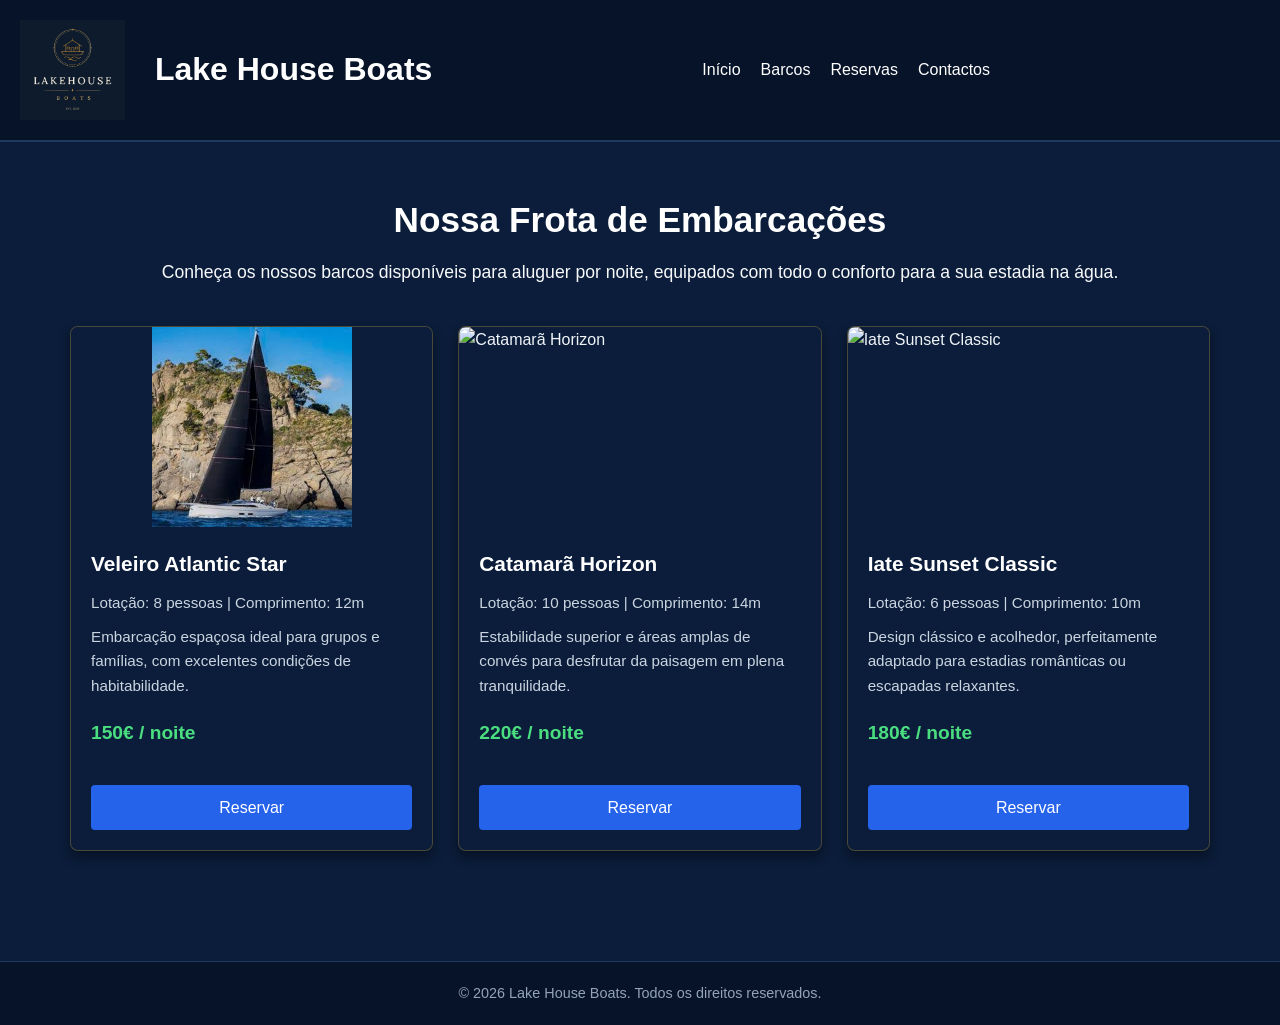
==== barcos.html @ 2c740846 "Atualização do projeto Lake House Boats" ====
<!DOCTYPE html>
<html lang="pt">
<head>
    <meta charset="UTF-8">
    <meta name="viewport" content="width=device-width, initial-scale=1.0">
    <title>Lake House Boats - Nossos Barcos</title>
    <link rel="stylesheet" href="css/style.css">
</head>
<body>
    <header>
        <div class="logo-container">
            <img src="images/Logotipo-LakeHouseBoats.png" alt="Logótipo Lake House Boats" class="site-logo">
            <h1>Lake House Boats</h1>
        </div>
        <nav>
            <ul>
                <li><a href="index.html">Início</a></li>
                <li><a href="barcos.html">Barcos</a></li>
                <li><a href="reservas.html">Reservas</a></li>
                <li><a href="contactos.html">Contactos</a></li>
            </ul>
        </nav>
    </header>

    <main>
        <section class="catalogo-sec">
    <h2>Nossa Frota de Embarcações</h2>
    <p class="subtitulo-destaque">Conheça os nossos barcos disponíveis para aluguer por noite, equipados com todo o conforto para a sua estadia na água.</p>
    
    <div class="grelha-barcos">
        <!-- Cartão 1: Veleiro -->
        <article class="card-barco">
            <div class="card-imagem">
                <img src="images/Veleiro_8_pessoas.jpg" alt="Veleiro Atlantic Star">
            </div>
            <div class="card-conteudo">
                <h3>Veleiro Atlantic Star</h3>
                <p>Lotação: 8 pessoas | Comprimento: 12m</p>
                <p class="descricao">Embarcação espaçosa ideal para grupos e famílias, com excelentes condições de habitabilidade.</p>
                <span class="preco">150€ / noite</span>
                <a href="reservas.html" class="btn-card">Reservar</a>
            </div>
        </article>

        <!-- Cartão 2: Catamarã -->
        <article class="card-barco">
            <div class="card-imagem">
                <img src="images/barco2.jpg" alt="Catamarã Horizon">
            </div>
            <div class="card-conteudo">
                <h3>Catamarã Horizon</h3>
                <p>Lotação: 10 pessoas | Comprimento: 14m</p>
                <p class="descricao">Estabilidade superior e áreas amplas de convés para desfrutar da paisagem em plena tranquilidade.</p>
                <span class="preco">220€ / noite</span>
                <a href="reservas.html" class="btn-card">Reservar</a>
            </div>
        </article>

        <!-- Cartão 3: Iate -->
        <article class="card-barco">
            <div class="card-imagem">
                <img src="images/barco3.jpg" alt="Iate Sunset Classic">
            </div>
            <div class="card-conteudo">
                <h3>Iate Sunset Classic</h3>
                <p>Lotação: 6 pessoas | Comprimento: 10m</p>
                <p class="descricao">Design clássico e acolhedor, perfeitamente adaptado para estadias românticas ou escapadas relaxantes.</p>
                <span class="preco">180€ / noite</span>
                <a href="reservas.html" class="btn-card">Reservar</a>
            </div>
        </article>
    </div>
</section>

    <footer>
        <p>&copy; 2026 Lake House Boats. Todos os direitos reservados.</p>
    </footer>
</body>
</html>
---- css/style.css ----
/* Configurações Globais */
* {
    margin: 0;
    padding: 0;
    box-sizing: border-box;
}

body {
    font-family: Arial, sans-serif;
    line-height: 1.6;
    color: #333;
    background-color: #f9f9f9;
}

/* Cabeçalho e Navegação */
header {
    background-color: #003366;
    color: #fff;
    padding: 1rem 2rem;
}

nav {
    display: flex;
    justify-content: space-between;
    align-items: center;
    max-width: 1200px;
    margin: 0 auto;
}

nav .logo h1 {
    font-size: 1.5rem;
    letter-spacing: 1px;
}

nav ul {
    list-style: none;
    display: flex;
    gap: 1.5rem;
}

nav ul li a {
    color: #fff;
    text-decoration: none;
    font-weight: bold;
    transition: color 0.3s ease;
}

nav ul li a:hover {
    color: #4da6ff;
}

/* Secção Principal / Hero */
.hero {
    background-image: linear-gradient(rgba(0, 0, 0, 0.5), rgba(0, 0, 0, 0.5)), url('../images/Fundo-grande.jpg');
    background-size: cover;
    background-position: center;
    background-repeat: no-repeat;
    color: #ffffff;
    padding: 80px 20px;
    text-align: center;
}

.hero h2 {
    font-size: 2.5rem;
    margin-bottom: 1rem;
}

.hero p {
    font-size: 1.2rem;
    margin-bottom: 2rem;
}

.btn {
    display: inline-block;
    background-color: #ff9900;
    color: #fff;
    padding: 0.75rem 1.5rem;
    text-decoration: none;
    font-weight: bold;
    border-radius: 4px;
    transition: background-color 0.3s ease;
}

.btn:hover {
    background-color: #e68a00;
}

/* Secção de Destaques */
.destaques {
    max-width: 1200px;
    margin: 3rem auto;
    padding: 0 2rem;
}

.destaques h3 {
    font-size: 1.8rem;
    margin-bottom: 1.5rem;
    color: #003366;
}

/* Rodapé */
footer {
    background-color: #222;
    color: #aaa;
    text-align: center;
    padding: 1.5rem 0;
    margin-top: 3rem;
    font-size: 0.9rem;
}
/* Grelha de Barcos */
.grid-barcos {
    display: grid;
    grid-template-columns: repeat(auto-fit, minmax(280px, 1fr));
    gap: 2rem;
}

.card-barco {
    background-color: #ffffff;
    border-radius: 8px;
    box-shadow: 0 4px 6px rgba(0, 0, 0, 0.1);
    overflow: hidden;
}

.card-barco:hover {
    transform: none;
    box-shadow: 0 4px 6px rgba(0, 0, 0, 0.1);
}
.card-barco img {
    width: 100%;
    height: 200px;
    object-fit: cover;
    /* Garantir que a imagem também não sofre zoom/animação */
    transform: none;
}
.card-barco img:hover {
    transform: none;
}

.card-conteudo {
    padding: 1.5rem;
}

.card-conteudo h4 {
    color: #003366;
    margin-bottom: 0.5rem;
}

.card-conteudo p {
    font-size: 0.9rem;
    color: #666;
    margin-bottom: 1rem;
}

.preco {
    display: block;
    font-size: 1.2rem;
    font-weight: bold;
    color: #003366;
    margin-bottom: 1rem;
}

.btn-card {
    display: block;
    text-align: center;
    background-color: #003366;
    color: #fff;
    padding: 0.5rem;
    text-decoration: none;
    border-radius: 4px;
    transition: background-color 0.3s ease;
}

.btn-card:hover {
    background-color: #4da6ff;
}
.logo-container {
    display: flex;
    align-items: center;
    gap: 30px;
}

.site-logo {
    height: 100px;
    width: auto;
}
/* Estilos da Página de Barcos / Catálogo */
.catalogo-sec {
    padding: 40px 20px;
    text-align: center;
    max-width: 1200px;
    margin: 0 auto;
}

.catalogo-sec h2 {
    font-size: 2.2rem;
    margin-bottom: 10px;
    color: #333333;
}

.catalogo-sec p {
    font-size: 1.1rem;
    margin-bottom: 30px;
    color: #666666;
}

/* Grelha de barcos (3 colunas lado a lado) */
.grelha-barcos {
    display: grid;
    grid-template-columns: repeat(3, 1fr);
    gap: 25px;
    padding: 10px;
    max-width: 1200px;
    margin: 0 auto;
}

@media (max-width: 900px) {
    .grelha-barcos {
        grid-template-columns: 1fr;
    }
}

/* Formato original do cartão com fundo escuro */
.card-barco {
    background-color: #0b1d3a; /* Fundo azul escuro original */
    border: 1px solid rgba(212, 175, 55, 0.3); /* Sutil contorno dourado opcional */
    border-radius: 8px;
    box-shadow: 0 6px 12px rgba(0, 0, 0, 0.4);
    overflow: hidden;
    text-align: left;
    display: flex;
    flex-direction: column;
}

/* Contentor fixo para a imagem ocupar exatamente o espaço superior */
.card-imagem {
    width: 100%;
    height: 200px;
    overflow: hidden;
    background-color: #000;
}

/* A imagem ajusta-se preenchendo o espaço uniformemente sem distorcer */
.card-imagem img {
    width: 100%;
    height: 100%;
    object-fit: cover;
    object-position: center;
    display: block;
}

/* Conteúdo interno do cartão com texto claro legível */
.card-conteudo {
    padding: 20px;
    display: flex;
    flex-direction: column;
    gap: 10px;
    flex-grow: 1;
}

.card-conteudo h3 {
    font-size: 1.3rem;
    color: #ffffff;
    margin: 0;
}

.card-conteudo p {
    color: #cbd5e1; /* Texto claro para fundo escuro */
    font-size: 0.95rem;
    margin: 0;
}

.card-conteudo .descricao {
    flex-grow: 1;
}

.preco {
    font-weight: bold;
    font-size: 1.2rem;
    color: #4ade80; /* Preço destacado em verde legível */
    margin-top: 10px;
}

.btn-card {
    display: inline-block;
    background-color: #2563eb;
    color: #ffffff;
    padding: 10px;
    text-align: center;
    text-decoration: none;
    border-radius: 4px;
    margin-top: 10px;
    transition: background-color 0.2s ease;
}

.btn-card:hover {
    background-color: #1d4ed8;
}
.subtitulo-destaque {
    color: #f8fafc !important; 
    font-weight: 500;
    font-size: 1.15rem;
    margin-bottom: 40px;
}
body {
    background-color: #0b1d3a;
    color: #f0f4f8;
    font-family: Arial, sans-serif;
    margin: 0;
    padding: 0;
}


header {
    background-color: #071328;
    color: #ffffff;
    padding: 20px;
    display: flex;
    justify-content: space-between;
    align-items: center;
    border-bottom: 2px solid #1e3a60;
}

header nav ul {
    list-style: none;
    display: flex;
    gap: 20px;
    margin: 0;
    padding: 0;
}

header nav ul li a {
    color: #ffffff;
    text-decoration: none;
    font-weight: 500;
}

header nav ul li a:hover {
    color: #4ade80;
}

.catalogo-sec {
    padding: 50px 20px;
    text-align: center;
    max-width: 1200px;
    margin: 0 auto;
}

.catalogo-sec h2 {
    font-size: 2.2rem;
    margin-bottom: 10px;
    color: #ffffff;
}

.subtitulo-destaque {
    color: #93c5fd;
    font-weight: 500;
    font-size: 1.15rem;
    margin-bottom: 40px;
}


/* Rodapé */
footer {
    background-color: #071328;
    color: #94a3b8;
    text-align: center;
    padding: 20px;
    margin-top: 50px;
    border-top: 1px solid #1e3a60;
}
.card-imagem {
    width: 100%;
    height: 200px;
    overflow: hidden;
    background-color: #0b1d3a; /* Fundo escuro a condizer com o cartão */
    display: flex;
    justify-content: center;
    align-items: center;
}

.card-imagem img {
    width: 100%;
    height: 100%;
    object-fit: contain; /* Mostra a imagem inteira sem cortes */
    display: block;
}
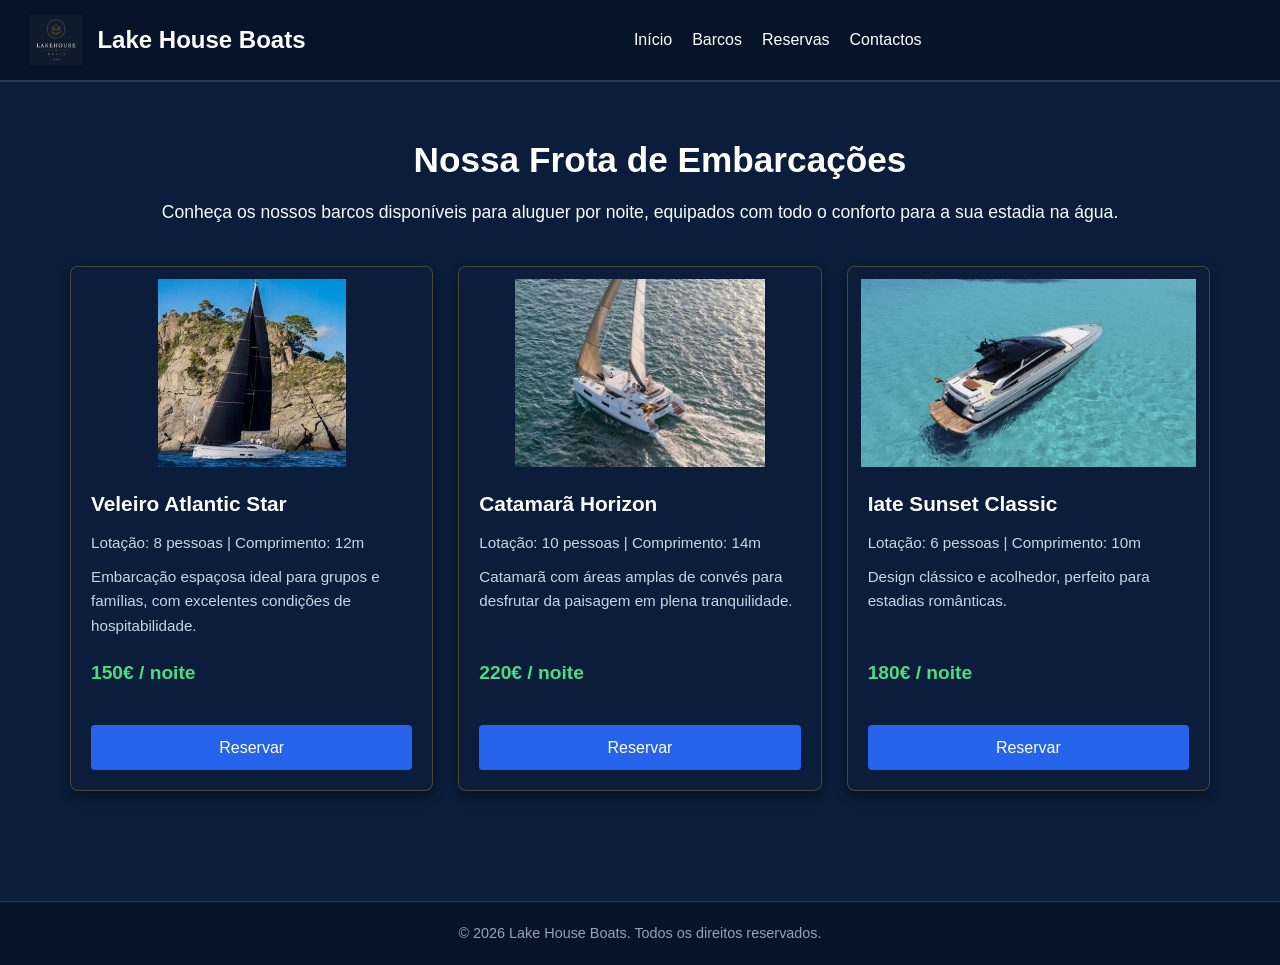
==== commit 1f36a07d: "Atualizacao do projeto Lake House Boats" ====
--- a/barcos.html
+++ b/barcos.html
@@ -36,39 +36,40 @@
             <div class="card-conteudo">
                 <h3>Veleiro Atlantic Star</h3>
                 <p>Lotação: 8 pessoas | Comprimento: 12m</p>
-                <p class="descricao">Embarcação espaçosa ideal para grupos e famílias, com excelentes condições de habitabilidade.</p>
+                <p class="descricao">Embarcação espaçosa ideal para grupos e famílias, com excelentes condições de hospitabilidade.</p>
                 <span class="preco">150€ / noite</span>
                 <a href="reservas.html" class="btn-card">Reservar</a>
             </div>
         </article>
 
+        
         <!-- Cartão 2: Catamarã -->
-        <article class="card-barco">
-            <div class="card-imagem">
-                <img src="images/barco2.jpg" alt="Catamarã Horizon">
-            </div>
-            <div class="card-conteudo">
-                <h3>Catamarã Horizon</h3>
-                <p>Lotação: 10 pessoas | Comprimento: 14m</p>
-                <p class="descricao">Estabilidade superior e áreas amplas de convés para desfrutar da paisagem em plena tranquilidade.</p>
-                <span class="preco">220€ / noite</span>
-                <a href="reservas.html" class="btn-card">Reservar</a>
-            </div>
-        </article>
+<article class="card-barco">
+    <div class="card-imagem">
+        <img src="images/Catamara.jpg" alt="Catamarã Horizon">
+    </div>
+    <div class="card-conteudo">
+        <h3>Catamarã Horizon</h3>
+        <p>Lotação: 10 pessoas | Comprimento: 14m</p>
+        <p class="descricao">Catamarã com áreas amplas de convés para desfrutar da paisagem em plena tranquilidade.</p>
+        <span class="preco">220€ / noite</span>
+        <a href="reservas.html" class="btn-card">Reservar</a>
+    </div>
+</article>
 
         <!-- Cartão 3: Iate -->
-        <article class="card-barco">
-            <div class="card-imagem">
-                <img src="images/barco3.jpg" alt="Iate Sunset Classic">
-            </div>
-            <div class="card-conteudo">
-                <h3>Iate Sunset Classic</h3>
-                <p>Lotação: 6 pessoas | Comprimento: 10m</p>
-                <p class="descricao">Design clássico e acolhedor, perfeitamente adaptado para estadias românticas ou escapadas relaxantes.</p>
-                <span class="preco">180€ / noite</span>
-                <a href="reservas.html" class="btn-card">Reservar</a>
-            </div>
-        </article>
+<article class="card-barco">
+    <div class="card-imagem">
+        <img src="images/iate.jpg" alt="Iate Sunset Classic">
+    </div>
+    <div class="card-conteudo">
+        <h3>Iate Sunset Classic</h3>
+        <p>Lotação: 6 pessoas | Comprimento: 10m</p>
+        <p class="descricao">Design clássico e acolhedor, perfeito para estadias românticas.</p>
+        <span class="preco">180€ / noite</span>
+        <a href="reservas.html" class="btn-card">Reservar</a>
+    </div>
+</article>
     </div>
 </section>
 
--- a/css/style.css
+++ b/css/style.css
@@ -125,12 +125,15 @@
     transform: none;
     box-shadow: 0 4px 6px rgba(0, 0, 0, 0.1);
 }
-.card-barco img {
+.card-imagem {
     width: 100%;
     height: 200px;
-    object-fit: cover;
-    /* Garantir que a imagem também não sofre zoom/animação */
-    transform: none;
+    overflow: hidden;
+    background-color: #0b1d3a;
+    display: flex;
+    justify-content: center;
+    align-items: center;
+    padding: 12px 12px 0 12px; /* Espaço em cima e nas laterais, colado ao texto em baixo */
 }
 .card-barco img:hover {
     transform: none;
@@ -383,4 +386,128 @@
     height: 100%;
     object-fit: contain; /* Mostra a imagem inteira sem cortes */
     display: block;
+}
+/* Estilos para a Página de Reservas */
+.reserva-sec 
+{
+    max-width: 600px;
+    width: 100%;
+    margin: 40px auto;
+    padding: 30px;
+    background-color: #0b1d3a;
+    border-radius: 8px;
+    box-shadow: 0 6px 12px rgba(0, 0, 0, 0.4);
+    color: #ffffff;
+    box-sizing: border-box;
+}
+
+.reserva-sec h2 {
+    text-align: center;
+    margin-bottom: 10px;
+    color: #ffffff;
+}
+
+.subtitulo-destaque {
+    text-align: center;
+    color: #cbd5e1;
+    margin-bottom: 25px;
+}
+
+.form-reserva {
+    display: flex;
+    flex-direction: column;
+    gap: 20px;
+}
+
+.form-grupo {
+    display: flex;
+    flex-direction: column;
+    gap: 8px;
+}
+
+.form-linha {
+    display: flex;
+    gap: 20px;
+}
+
+.form-linha .form-grupo {
+    flex: 1;
+}
+
+.form-reserva label {
+    font-weight: bold;
+    color: #cbd5e1;
+}
+
+.form-reserva input,
+.form-reserva select {
+    padding: 12px;
+    border-radius: 4px;
+    border: 1px solid #1e3a8a;
+    background-color: #020817;
+    color: #ffffff;
+    font-size: 1rem;
+}
+
+.form-reserva input:focus,
+.form-reserva select:focus {
+    outline: none;
+    border-color: #3b82f6;
+}
+
+.btn-enviar {
+    background-color: #2563eb;
+    color: #ffffff;
+    padding: 14px;
+    border: none;
+    border-radius: 4px;
+    font-size: 1.1rem;
+    font-weight: bold;
+    cursor: pointer;
+    transition: background-color 0.2s ease;
+    margin-top: 10px;
+}
+
+.btn-enviar:hover {
+    background-color: #1d4ed8;
+}
+
+@media (max-width: 600px) {
+    .form-linha {
+        flex-direction: column;
+        gap: 20px;
+    }
+}
+/* Estilos para o Logótipo no Cabeçalho */
+header {
+    display: flex;
+    justify-content: space-between;
+    align-items: center;
+    padding: 15px 30px;
+}
+
+.logo-container {
+    display: flex;
+    align-items: center;
+    gap: 15px;
+}
+
+.logo-container img {
+    height: 50px; /* Ajusta a altura da imagem para ficar proporcional */
+    width: auto;
+}
+
+.logo-container h1 {
+    font-size: 1.5rem;
+    color: #ffffff;
+    margin: 0;
+}
+.destaques h2, 
+.secao-destaques h2 {
+    margin-left: 40px; /* Ajusta para dar o espaçamento pretendido */
+    margin-bottom: 20px;
+}
+main section h2 {
+    margin-left: 40px;
+    margin-bottom: 25px;
 }
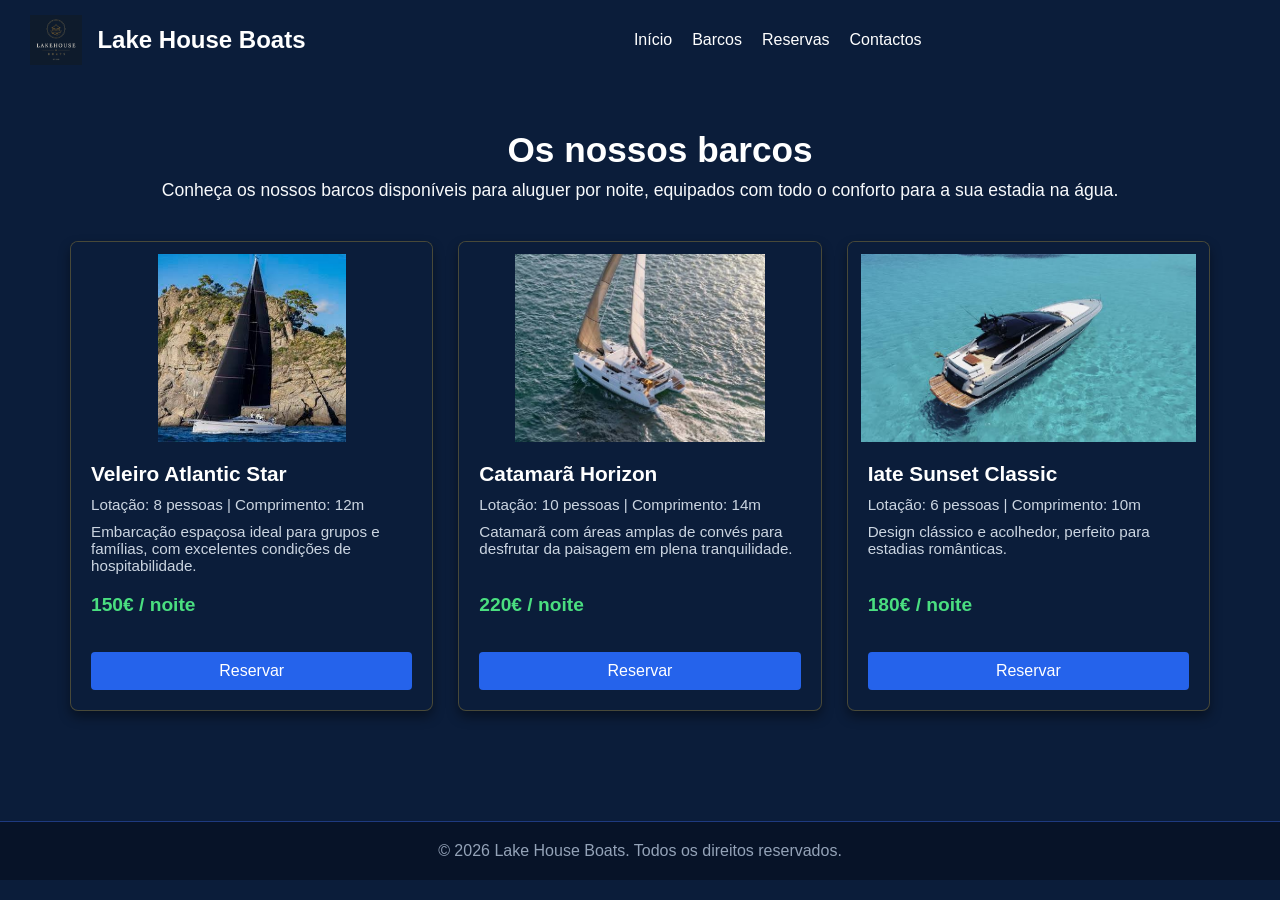
==== commit 186e2305: "Atualização da frase do menu barcos" ====
--- a/barcos.html
+++ b/barcos.html
@@ -24,7 +24,7 @@
 
     <main>
         <section class="catalogo-sec">
-    <h2>Nossa Frota de Embarcações</h2>
+    <h2>Os nossos barcos</h2>
     <p class="subtitulo-destaque">Conheça os nossos barcos disponíveis para aluguer por noite, equipados com todo o conforto para a sua estadia na água.</p>
     
     <div class="grelha-barcos">
--- a/css/style.css
+++ b/css/style.css
@@ -4,21 +4,13 @@
     padding: 0;
     box-sizing: border-box;
 }
-
-body {
-    font-family: Arial, sans-serif;
-    line-height: 1.6;
-    color: #333;
-    background-color: #f9f9f9;
-}
-
 /* Cabeçalho e Navegação */
 header {
-    background-color: #003366;
-    color: #fff;
-    padding: 1rem 2rem;
-}
-
+    display: flex;
+    justify-content: space-between;
+    align-items: center;
+    padding: 15px 30px;
+}
 nav {
     display: flex;
     justify-content: space-between;
@@ -46,12 +38,12 @@
 }
 
 nav ul li a:hover {
-    color: #4da6ff;
+    color: #00a0ff;
 }
 
 /* Secção Principal / Hero */
 .hero {
-    background-image: linear-gradient(rgba(0, 0, 0, 0.5), rgba(0, 0, 0, 0.5)), url('../images/Fundo-grande.jpg');
+    background-image: linear-gradient(rgba(0, 0, 0, 0.5), rgba(0, 0, 0, 0.5)), url('../images/fundo-grande.jpg');
     background-size: cover;
     background-position: center;
     background-repeat: no-repeat;
@@ -100,13 +92,14 @@
 
 /* Rodapé */
 footer {
-    background-color: #222;
-    color: #aaa;
-    text-align: center;
-    padding: 1.5rem 0;
-    margin-top: 3rem;
-    font-size: 0.9rem;
-}
+    background-color: #071328;
+    color: #94a3b8;
+    text-align: center;
+    padding: 20px;
+    margin-top: 50px;
+    border-top: 1px solid #1e3a80;
+}
+
 /* Grelha de Barcos */
 .grid-barcos {
     display: grid;
@@ -115,16 +108,20 @@
 }
 
 .card-barco {
-    background-color: #ffffff;
+    background-color: #0b1d3a; /* Fundo azul escuro original */
+    border: 1px solid rgba(212, 175, 55, 0.3); /* Sutil contorno dourado opcional */
     border-radius: 8px;
-    box-shadow: 0 4px 6px rgba(0, 0, 0, 0.1);
+    box-shadow: 0 6px 12px rgba(0, 0, 0, 0.4);
     overflow: hidden;
-}
-
+    text-align: left;
+    display: flex;
+    flex-direction: column;
+}
 .card-barco:hover {
     transform: none;
     box-shadow: 0 4px 6px rgba(0, 0, 0, 0.1);
 }
+
 .card-imagem {
     width: 100%;
     height: 200px;
@@ -135,6 +132,13 @@
     align-items: center;
     padding: 12px 12px 0 12px; /* Espaço em cima e nas laterais, colado ao texto em baixo */
 }
+.card-imagem img {
+    width: 100%;
+    height: 100%;
+    object-fit: contain; /* Mostra a imagem inteira sem cortes */
+    display: block;
+}
+
 .card-barco img:hover {
     transform: none;
 }
@@ -174,8 +178,9 @@
 }
 
 .btn-card:hover {
-    background-color: #4da6ff;
-}
+    background-color: #04daff;
+}
+
 .logo-container {
     display: flex;
     align-items: center;
@@ -186,9 +191,10 @@
     height: 100px;
     width: auto;
 }
+
 /* Estilos da Página de Barcos / Catálogo */
 .catalogo-sec {
-    padding: 40px 20px;
+    padding: 50px 20px;
     text-align: center;
     max-width: 1200px;
     margin: 0 auto;
@@ -197,7 +203,7 @@
 .catalogo-sec h2 {
     font-size: 2.2rem;
     margin-bottom: 10px;
-    color: #333333;
+    color: #ffffff;
 }
 
 .catalogo-sec p {
@@ -222,34 +228,6 @@
     }
 }
 
-/* Formato original do cartão com fundo escuro */
-.card-barco {
-    background-color: #0b1d3a; /* Fundo azul escuro original */
-    border: 1px solid rgba(212, 175, 55, 0.3); /* Sutil contorno dourado opcional */
-    border-radius: 8px;
-    box-shadow: 0 6px 12px rgba(0, 0, 0, 0.4);
-    overflow: hidden;
-    text-align: left;
-    display: flex;
-    flex-direction: column;
-}
-
-/* Contentor fixo para a imagem ocupar exatamente o espaço superior */
-.card-imagem {
-    width: 100%;
-    height: 200px;
-    overflow: hidden;
-    background-color: #000;
-}
-
-/* A imagem ajusta-se preenchendo o espaço uniformemente sem distorcer */
-.card-imagem img {
-    width: 100%;
-    height: 100%;
-    object-fit: cover;
-    object-position: center;
-    display: block;
-}
 
 /* Conteúdo interno do cartão com texto claro legível */
 .card-conteudo {
@@ -279,14 +257,14 @@
 .preco {
     font-weight: bold;
     font-size: 1.2rem;
-    color: #4ade80; /* Preço destacado em verde legível */
+    color: #4ade80; /* Preço dextacado em verde legível */
     margin-top: 10px;
 }
 
 .btn-card {
     display: inline-block;
     background-color: #2563eb;
-    color: #ffffff;
+    color: #fff;
     padding: 10px;
     text-align: center;
     text-decoration: none;
@@ -298,30 +276,22 @@
 .btn-card:hover {
     background-color: #1d4ed8;
 }
+
 .subtitulo-destaque {
-    color: #f8fafc !important; 
+    color: #f8fafc !important;
     font-weight: 500;
     font-size: 1.15rem;
     margin-bottom: 40px;
 }
+
 body {
     background-color: #0b1d3a;
-    color: #f0f4f8;
+    color: #f2f4f8;
     font-family: Arial, sans-serif;
     margin: 0;
     padding: 0;
 }
 
-
-header {
-    background-color: #071328;
-    color: #ffffff;
-    padding: 20px;
-    display: flex;
-    justify-content: space-between;
-    align-items: center;
-    border-bottom: 2px solid #1e3a60;
-}
 
 header nav ul {
     list-style: none;
@@ -341,55 +311,8 @@
     color: #4ade80;
 }
 
-.catalogo-sec {
-    padding: 50px 20px;
-    text-align: center;
-    max-width: 1200px;
-    margin: 0 auto;
-}
-
-.catalogo-sec h2 {
-    font-size: 2.2rem;
-    margin-bottom: 10px;
-    color: #ffffff;
-}
-
-.subtitulo-destaque {
-    color: #93c5fd;
-    font-weight: 500;
-    font-size: 1.15rem;
-    margin-bottom: 40px;
-}
-
-
-/* Rodapé */
-footer {
-    background-color: #071328;
-    color: #94a3b8;
-    text-align: center;
-    padding: 20px;
-    margin-top: 50px;
-    border-top: 1px solid #1e3a60;
-}
-.card-imagem {
-    width: 100%;
-    height: 200px;
-    overflow: hidden;
-    background-color: #0b1d3a; /* Fundo escuro a condizer com o cartão */
-    display: flex;
-    justify-content: center;
-    align-items: center;
-}
-
-.card-imagem img {
-    width: 100%;
-    height: 100%;
-    object-fit: contain; /* Mostra a imagem inteira sem cortes */
-    display: block;
-}
 /* Estilos para a Página de Reservas */
-.reserva-sec 
-{
+.reserva-sec {
     max-width: 600px;
     width: 100%;
     margin: 40px auto;
@@ -398,7 +321,6 @@
     border-radius: 8px;
     box-shadow: 0 6px 12px rgba(0, 0, 0, 0.4);
     color: #ffffff;
-    box-sizing: border-box;
 }
 
 .reserva-sec h2 {
@@ -406,13 +328,6 @@
     margin-bottom: 10px;
     color: #ffffff;
 }
-
-.subtitulo-destaque {
-    text-align: center;
-    color: #cbd5e1;
-    margin-bottom: 25px;
-}
-
 .form-reserva {
     display: flex;
     flex-direction: column;
@@ -478,13 +393,8 @@
         gap: 20px;
     }
 }
+
 /* Estilos para o Logótipo no Cabeçalho */
-header {
-    display: flex;
-    justify-content: space-between;
-    align-items: center;
-    padding: 15px 30px;
-}
 
 .logo-container {
     display: flex;
@@ -502,12 +412,55 @@
     color: #ffffff;
     margin: 0;
 }
-.destaques h2, 
+
+.destaques h2,
 .secao-destaques h2 {
     margin-left: 40px; /* Ajusta para dar o espaçamento pretendido */
     margin-bottom: 20px;
 }
+
 main section h2 {
     margin-left: 40px;
     margin-bottom: 25px;
+}
+
+/* --- Estilos Responsivos para Telemóveis --- */
+@media (max-width: 768px) {
+    /* Ajusta o cabeçalho para empilhar o logótipo e o menu verticalmente */
+    header {
+        flex-direction: column;
+        gap: 15px;
+        padding: 15px;
+        text-align: center;
+    }
+
+    .logo-container {
+        justify-content: center;
+    }
+
+    /* Ajusta a barra de navegação para ocupar o espaço de forma limpa */
+    nav ul {
+        flex-direction: column;
+        gap: 10px;
+        padding: 0;
+    }
+
+    /* Garante que os cartões de barcos e secções ocupam 100% da largura com margens seguras */
+    .destaques-container,
+    .barcos-grid {
+        flex-direction: column;
+        padding: 0 15px;
+    }
+
+    /* Ajusta o formulário de reservas para ecrãs pequenos */
+    .reserva-sec {
+        width: 95%;
+        margin: 20px auto;
+        padding: 20px;
+    }
+
+    .form-linha {
+        flex-direction: column;
+        gap: 15px;
+    }
 }
